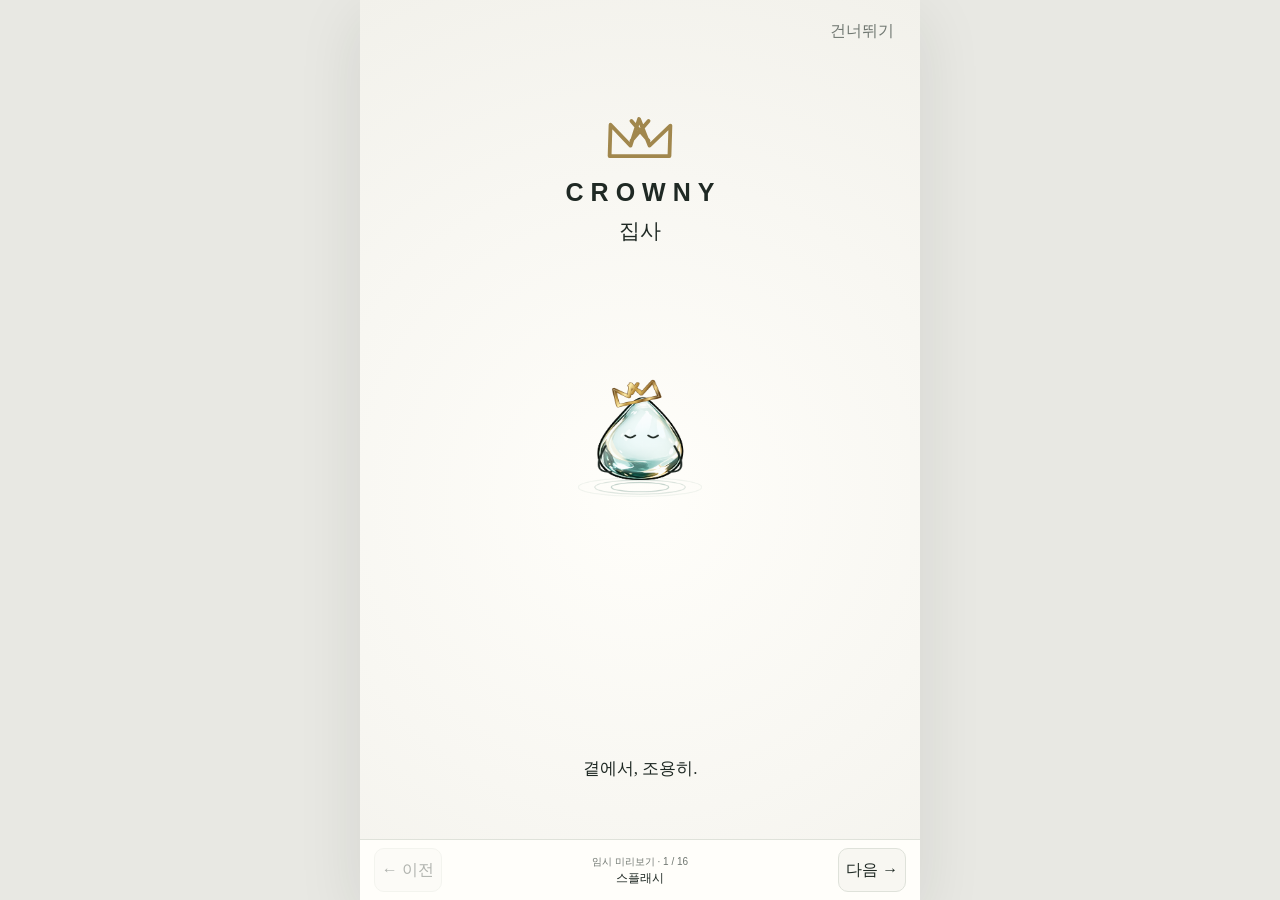
==== index.html @ 16e44bca "원래왕관" ====
<!doctype html>
<html lang="ko">
<head>
<meta charset="utf-8"><meta name="viewport" content="width=device-width,initial-scale=1,viewport-fit=cover"><meta name="theme-color" content="#f8f7f2">
<title>CROWNY 집사 · Brand UI Prototype</title><link rel="stylesheet" href="brand-system.css">
<link rel="icon" type="image/svg+xml" href="data:image/svg+xml,%3Csvg xmlns='http://www.w3.org/2000/svg' viewBox='0 0 64 48'%3E%3Cpath d='M8 39V12l16 17 8-20 9 20 16-17-1 27Z M25 10l15 16M40 10 25 26' fill='none' stroke='%23a1874d' stroke-width='4' stroke-linecap='round' stroke-linejoin='round'/%3E%3C/svg%3E">
</head>
<body><main class="app-shell" id="app">
<section class="screen splash active" data-screen="splash" aria-label="스플래시">
  <button class="splash-skip" data-go="login">건너뛰기</button>
  <div class="splash-logo"><svg class="brand-mark" viewBox="0 0 80 58"><path d="M8 48 9 15l21 22L39 9l11 28 22-21-1 32Z M31 11l18 21M49 11 31 32" fill="none" stroke="#a1874d" stroke-width="4" stroke-linecap="round" stroke-linejoin="round"/></svg><strong>CROWNY</strong><span>집사</span></div>
  <div class="character-zone large"><canvas class="crowny-character" width="340" height="310" tabindex="0" data-state="rest" aria-label="잠시 쉬고 있는 크라우니 집사"></canvas></div>
  <p class="splash-copy">곁에서, 조용히.</p>
</section>
<section class="screen" data-screen="login">
  <header class="topbar"><div class="brand"><span data-brand-mark></span>CROWNY 집사</div><button class="icon-btn" data-menu>☰</button></header>
  <div class="character-zone"><canvas class="crowny-character" width="300" height="230" tabindex="0" data-state="greet"></canvas><span class="speech">다시 만나 반가워요.</span></div>
  <div class="page-kicker">Welcome back</div><h1>집사가 기다리고<br>있었어요.</h1>
  <label class="field"><span>아이디</span><input placeholder="아이디를 입력해주세요"></label><label class="field"><span>비밀번호</span><input type="password" placeholder="비밀번호를 입력해주세요"></label>
  <button class="primary" data-go="home">집사 깨우기</button><div class="button-row"><button class="text-link" data-go="recovery">비밀번호 찾기</button><button class="text-link" data-go="signup">집사 배정받기</button></div>
</section>
<section class="screen" data-screen="signup">
  <header class="topbar"><button class="icon-btn" data-back>‹</button><div class="brand">집사 배정받기</div><span></span></header>
  <div class="character-zone small"><canvas class="crowny-character" width="220" height="180" tabindex="0" data-state="listen"></canvas><span class="speech">소개해 준 분을 알려주세요.</span></div>
  <h1>곁을 지킬 집사를<br>배정할게요.</h1><p class="sub">가입 그룹과 소개자의 아이디가 필요해요.</p>
  <div class="choice-row"><button class="chip active">일반</button><button class="chip">운영자</button><button class="chip">파트너</button><button class="chip">가족</button></div>
  <label class="field"><span>소개자 아이디</span><input placeholder="소개자 아이디"></label><label class="field"><span>사용할 아이디</span><input placeholder="영문·숫자 3자 이상"></label><label class="field"><span>비밀번호</span><input type="password" placeholder="4자 이상"></label><button class="primary">집사 배정받기</button>
</section>
<section class="screen" data-screen="recovery">
  <header class="topbar"><button class="icon-btn" data-back>‹</button><div class="brand">비밀번호 찾기</div><span></span></header>
  <div class="character-zone small"><canvas class="crowny-character" width="220" height="180" tabindex="0" data-state="search"></canvas><span class="speech">확인할 내용을 함께 준비할게요.</span></div>
  <h1>관리자에게 보낼<br>요청문을 만들어요.</h1><p class="sub">현재는 관리자 확인 후 비밀번호를 초기화해요.</p><label class="field"><span>아이디</span><input placeholder="가입한 아이디"></label><button class="primary">요청문 만들기 · 복사</button>
</section>
<section class="screen" data-screen="home" data-nav="home">
  <header class="topbar"><div class="brand"><span data-brand-mark></span>CROWNY 집사</div><button class="icon-btn" data-go="threads">☰</button></header>
  <div class="page-kicker">Ready</div><h1>오늘도 곁에서<br>조용히 챙길게요.</h1>
  <div class="character-zone small"><canvas class="crowny-character" width="220" height="180" tabindex="0" data-state="listen"></canvas><span class="speech">무엇부터 살펴볼까요?</span></div>
  <section class="hero-summary"><div class="sub">위임한 작업</div><div class="big">0</div><button class="text-link" data-go="tasks">전체 보기 →</button></section>
  <div class="section-head section"><div><div class="sub">보는 중</div><h2>내 컴퓨터</h2></div><button class="text-link" data-go="system">상태 보기</button></div>
  <div class="metric"><div><small>가동시간</small><strong>14일</strong></div><div><small>디스크</small><strong>86%</strong></div><div><small>메모리 여유</small><strong>34%</strong></div><div><small>부하</small><strong>44%</strong></div></div>
  <div class="notice">디스크 정리가 필요해 보여요. 맡겨두시면 차례대로 확인할게요.</div><div class="command-bar"><input placeholder="집사에게 말하기"><button data-character-action="listen">↑</button></div>
</section>
<section class="screen" data-screen="tasks" data-nav="home">
  <header class="topbar"><button class="icon-btn" data-back>‹</button><div class="brand">위임한 작업</div><button class="icon-btn" data-go="tasklog">◌</button></header>
  <div class="character-zone small"><canvas class="crowny-character" width="220" height="180" tabindex="0" data-state="work"></canvas><span class="speech">순서를 정리해둘게요.</span></div>
  <h1>맡겨둔 일을<br>한눈에 확인해요.</h1><div class="choice-row"><button class="chip active">전체 0</button><button class="chip">진행 중</button><button class="chip">완료</button></div>
  <div class="empty"><h3>아직 맡긴 작업이 없어요.</h3><p>필요한 일을 말하면 목록에 정리해요.</p><button class="secondary" data-character-action="work">＋ 새 작업 위임</button></div>
</section>
<section class="screen" data-screen="tasklog" data-nav="home">
  <header class="topbar"><button class="icon-btn" data-back>‹</button><div class="brand">작업 로그</div><span></span></header>
  <div class="character-zone small"><canvas class="crowny-character" width="220" height="180" tabindex="0" data-state="search"></canvas><span class="speech">기록을 차근차근 살펴볼게요.</span></div>
  <h1>작업의 흐름을<br>시간순으로 봐요.</h1><div class="line-list"><button class="line-row"><span class="status-dot"></span><span class="grow"><strong>브라우저 유지보수</strong><small>연결 기계 · 대기 중</small></span><span class="arrow">›</span></button><button class="line-row"><span class="grow"><strong>최근 실행 기록</strong><small>완료·중단·승인 대기</small></span><span class="arrow">›</span></button></div>
</section>
<section class="screen" data-screen="system" data-nav="home">
  <header class="topbar"><button class="icon-btn" data-back>‹</button><div class="brand">시스템 상태</div><button class="icon-btn" data-character-action="sync">↻</button></header>
  <div class="character-zone"><canvas class="crowny-character" width="300" height="230" tabindex="0" data-state="search"></canvas><span class="speech">지금 상태를 살펴보고 있어요.</span></div><h1>안정적으로<br>곁을 지키고 있어요.</h1>
  <div class="metric"><div><small>가동시간</small><strong>14일</strong></div><div><small>부하</small><strong>44%</strong></div><div><small>회원</small><strong>21명</strong></div><div><small>대화방</small><strong>7개</strong></div></div><div class="notice">주의가 필요한 항목만 먼저 보여주고, 세부 수치는 펼쳐서 확인해요.</div>
</section>
<section class="screen" data-screen="help" data-nav="home">
  <header class="topbar"><button class="icon-btn" data-back>‹</button><div class="brand">집사 도움말</div><span></span></header>
  <div class="character-zone small"><canvas class="crowny-character" width="220" height="180" tabindex="0" data-state="guide"></canvas><span class="speech">짧게 말해도 알아들을게요.</span></div><h1>할 수 있는 일을<br>찾아보세요.</h1>
  <div class="line-list"><button class="line-row"><span class="grow"><strong>상태</strong><small>서버와 연결된 컴퓨터 상태</small></span><span class="arrow">›</span></button><button class="line-row"><span class="grow"><strong>방 목록</strong><small>대화방 수와 최근 방</small></span><span class="arrow">›</span></button><button class="line-row"><span class="grow"><strong>백업</strong><small>데이터 백업 요청</small></span><span class="arrow">›</span></button><button class="line-row"><span class="grow"><strong>원격 작업</strong><small>작업큐·로그·보고·취소</small></span><span class="arrow">›</span></button></div>
</section>
<section class="screen" data-screen="threads" data-nav="home">
  <header class="topbar"><button class="icon-btn" data-back>‹</button><div class="brand">집사 대화</div><button class="icon-btn">＋</button></header><label class="field"><span class="sr-only">대화 검색</span><input placeholder="대화 검색"></label>
  <div class="character-zone small"><canvas class="crowny-character" width="220" height="180" tabindex="0" data-state="message"></canvas><span class="speech">이야기한 내용을 기억해둘게요.</span></div>
  <div class="line-list"><button class="line-row"><span class="grow"><strong>새 대화</strong><small>조금 전 · 0건</small></span><span class="arrow">•••</span></button><button class="line-row"><span class="grow"><strong>시크릿</strong><small>7건 · 비공개 대화</small></span><span class="arrow">•••</span></button></div><div class="button-row"><button class="secondary">이름 변경</button><button class="secondary">시크릿 전환</button></div>
</section>
<section class="screen" data-screen="appearance" data-nav="home">
  <header class="topbar"><button class="icon-btn" data-back>‹</button><div class="brand">화면 꾸미기</div><span></span></header><h1>내 눈에 편한<br>대화방을 만들어요.</h1>
  <div class="character-zone small"><canvas class="crowny-character" width="220" height="180" tabindex="0" data-state="rest"></canvas><span class="speech">차분한 색을 골라볼까요?</span></div>
  <div class="section"><h3>채팅 배경</h3><div class="palette"><button class="swatch active" style="background:#f8f7f2"></button><button class="swatch" style="background:#fffefa"></button><button class="swatch" style="background:#1f2924"></button><button class="swatch" style="background:#dce8dc"></button></div><h3>글꼴</h3><div class="choice-row"><button class="chip active">크라우니고딕</button><button class="chip">시스템</button><button class="chip">명조</button></div><h3 class="section">글자 크기</h3><div class="choice-row"><button class="chip">작게</button><button class="chip active">보통</button><button class="chip">크게</button></div></div>
</section>
<section class="screen" data-screen="collab" data-nav="collab">
  <header class="topbar"><div class="brand"><span data-brand-mark></span>협업방</div><button class="icon-btn" data-go="collab-new">＋</button></header>
  <div class="character-zone small"><canvas class="crowny-character" width="220" height="180" tabindex="0" data-state="guide"></canvas><span class="speech">사람과 집사를 한자리에 모아요.</span></div><h1>함께할 일을<br>한곳에서 나눠요.</h1>
  <div class="choice-row"><button class="chip active">전체 0</button><button class="chip">집사 상주 0</button><button class="chip">안읽음 0</button></div><div class="line-list section"><button class="line-row" data-go="machine"><span class="status-dot"></span><span class="grow"><strong>내 컴퓨터 / 브라우저 유지보수</strong><small>기계간 요청</small></span><span class="arrow">›</span></button></div><div class="empty"><p>아직 협업방이 없어요.</p><button class="secondary" data-go="collab-new">새 협업방 만들기</button></div>
</section>
<section class="screen" data-screen="collab-new" data-nav="collab">
  <header class="topbar"><button class="icon-btn" data-back>‹</button><div class="brand">새 협업방</div><span></span></header>
  <div class="character-zone small"><canvas class="crowny-character" width="220" height="180" tabindex="0" data-state="listen"></canvas><span class="speech">함께할 사람을 알려주세요.</span></div><h1>사람과 집사가<br>함께할 방을 만들어요.</h1>
  <label class="field"><span>방 제목</span><input placeholder="예: 3분기 기획 협업"></label><label class="field"><span>친구 아이디</span><input placeholder="친구 아이디 입력"></label><div class="notice">집사는 이 방에 상주해요. “@집사”로 부르면 응답합니다.</div><button class="primary section">협업방 만들기</button>
</section>
<section class="screen" data-screen="machine" data-nav="collab">
  <header class="topbar"><button class="icon-btn" data-back>‹</button><div class="brand">기계간 요청</div><span></span></header>
  <div class="character-zone small"><canvas class="crowny-character" width="220" height="180" tabindex="0" data-state="work"></canvas><span class="speech">실행 결과를 계속 지켜보고 있어요.</span></div><h1>내 컴퓨터에<br>작업을 전달해요.</h1>
  <div class="sub">터미널 출력</div><div class="terminal">$ checking for updates
+ update installed
+ waiting for approval

요청은 전송 전에 한 번 더 확인해요.</div><label class="field"><span>요청할 작업</span><textarea placeholder="수정할 내용을 구체적으로 적어주세요"></textarea></label><button class="primary" data-character-action="warn">확인하고 전송</button>
</section>
<section class="screen" data-screen="chat" data-nav="chat">
  <header class="topbar"><div class="brand"><span data-brand-mark></span>채팅</div><button class="icon-btn" data-go="chat-new">＋</button></header><label class="field"><span class="sr-only">검색</span><input placeholder="이름·메시지 검색"></label>
  <div class="choice-row"><button class="chip active">전체</button><button class="chip">안읽음</button><button class="chip">협업</button><button class="chip">집사</button></div><div class="character-zone"><canvas class="crowny-character" width="300" height="230" tabindex="0" data-state="message"></canvas><span class="speech">새로운 이야기를 기다리고 있어요.</span></div>
  <div class="empty"><h3>아직 대화가 없어요.</h3><p>친구를 선택하면 바로 이야기를 시작할 수 있어요.</p><button class="secondary" data-go="chat-new">새 대화 시작</button></div>
</section>
<section class="screen" data-screen="chat-new" data-nav="chat">
  <header class="topbar"><button class="icon-btn" data-back>‹</button><div class="brand">새 대화 시작</div><span></span></header>
  <div class="character-zone small"><canvas class="crowny-character" width="220" height="180" tabindex="0" data-state="search"></canvas><span class="speech">대화할 친구를 찾아볼게요.</span></div><h1>누구와 이야기할까요?</h1><label class="field"><span>친구 검색</span><input placeholder="아이디 또는 이름"></label><div class="empty"><p>아직 친구가 없어요.</p><button class="secondary">친구 추가하기</button></div>
</section>
<nav class="bottom-nav"><button data-nav="home" data-go="home">집사</button><button data-nav="collab" data-go="collab">협업</button><button data-nav="chat" data-go="chat">채팅</button></nav>
<aside class="drawer" id="drawer" aria-hidden="true"><div class="drawer-panel"><div class="drawer-title"><h2>화면 목록</h2><button class="icon-btn" data-close-menu>×</button></div><div id="screenLinks"></div></div></aside>
<nav class="preview-nav" aria-label="임시 화면 미리보기"><button id="previewPrev">← 이전</button><span id="previewLabel" aria-live="polite"></span><button id="previewNext">다음 →</button></nav></main><script src="crowny-character.js"></script><script>
const brandMark='<svg class="brand-mark" viewBox="0 0 80 58" aria-hidden="true"><path d="M8 48 9 15l21 22L39 9l11 28 22-21-1 32Z M31 11l18 21M49 11 31 32" fill="none" stroke="currentColor" stroke-width="4" stroke-linecap="round" stroke-linejoin="round"/></svg>';
document.querySelectorAll('[data-brand-mark]').forEach(e=>e.innerHTML=brandMark);
const labels={splash:'스플래시',login:'로그인',signup:'집사 배정',recovery:'비밀번호 찾기',home:'집사 홈',tasks:'위임 작업',tasklog:'작업 로그',system:'시스템 상태',help:'도움말',threads:'집사 대화',appearance:'화면 꾸미기',collab:'협업방','collab-new':'새 협업방',machine:'기계간 요청',chat:'채팅','chat-new':'새 대화'};
const historyStack=[];let current='splash';const AUTO_ADVANCE_SPLASH=false;
function go(id,push=true){const next=document.querySelector('[data-screen="'+id+'"]');if(!next)return;if(push&&current!==id)historyStack.push(current);document.querySelectorAll('.screen').forEach(s=>s.classList.toggle('active',s===next));current=id;document.querySelector('.bottom-nav').style.display=['splash','login','signup','recovery'].includes(id)?'none':'grid';document.querySelectorAll('.bottom-nav button').forEach(b=>b.classList.toggle('active',b.dataset.nav===next.dataset.nav));document.querySelector('#drawer').classList.remove('open');window.scrollTo(0,0);updatePreview()}
document.addEventListener('click',e=>{const goBtn=e.target.closest('[data-go]');if(goBtn)go(goBtn.dataset.go);const back=e.target.closest('[data-back]');if(back)go(historyStack.pop()||'home',false);if(e.target.closest('[data-menu]'))document.querySelector('#drawer').classList.add('open');if(e.target.closest('[data-close-menu]')||e.target===document.querySelector('#drawer'))document.querySelector('#drawer').classList.remove('open');const act=e.target.closest('[data-character-action]');if(act)document.querySelector('.screen.active .crowny-character')?._crowny?.trigger(act.dataset.characterAction,1600)});
document.querySelectorAll('.chip').forEach(chip=>chip.addEventListener('click',()=>{chip.parentElement.querySelectorAll('.chip').forEach(x=>x.classList.remove('active'));chip.classList.add('active')}));
document.querySelectorAll('.swatch').forEach(s=>s.addEventListener('click',()=>{s.parentElement.querySelectorAll('.swatch').forEach(x=>x.classList.remove('active'));s.classList.add('active')}));
const links=document.querySelector('#screenLinks');Object.entries(labels).filter(([k])=>k!=='splash').forEach(([id,label],i)=>{const b=document.createElement('button');b.className='screen-link';b.dataset.go=id;b.innerHTML='<span>'+label+'</span><small>'+String(i+1).padStart(2,'0')+'</small>';links.append(b)});
const screenOrder=Object.keys(labels);
function updatePreview(){const i=screenOrder.indexOf(current);document.querySelector('#previewPrev').disabled=i===0;document.querySelector('#previewNext').disabled=i===screenOrder.length-1;document.querySelector('#previewLabel').innerHTML='<small>임시 미리보기 · '+(i+1)+' / '+screenOrder.length+'</small>'+labels[current]}
document.querySelector('#previewPrev').onclick=()=>go(screenOrder[Math.max(0,screenOrder.indexOf(current)-1)],false);
document.querySelector('#previewNext').onclick=()=>go(screenOrder[Math.min(screenOrder.length-1,screenOrder.indexOf(current)+1)],false);
updatePreview();CrownyCharacters.init();document.querySelector('.bottom-nav').style.display='none';if(AUTO_ADVANCE_SPLASH&&!matchMedia('(prefers-reduced-motion:reduce)').matches)setTimeout(()=>{if(current==='splash')go('login')},3800);
window.CrownyPrototype={go,characters:CrownyCharacters,config:{AUTO_ADVANCE_SPLASH}};
</script></body></html>
---- brand-system.css ----
:root{
  --crowny-paper:#f8f7f2;--crowny-surface:#fffefa;--crowny-ink:#1f2924;--crowny-muted:#707771;
  --crowny-line:#dfe2da;--crowny-gold:#a1874d;--crowny-water:#195646;--crowny-point:#ef6a4c;
  --crowny-soft:#edf1eb;--crowny-warn:#f4e4b5;--crowny-radius-sm:10px;--crowny-radius-md:18px;
  --crowny-radius-lg:30px;--crowny-space-1:6px;--crowny-space-2:12px;--crowny-space-3:18px;
  --crowny-space-4:28px;--crowny-space-5:44px;--crowny-title:clamp(30px,8vw,42px);
  --crowny-body:16px;--crowny-shadow:0 18px 60px rgba(25,42,34,.10);
  --crowny-app-width:560px;--crowny-page-gutter:clamp(18px,4vw,28px)
}
*{box-sizing:border-box}html,body{margin:0;min-height:100%;background:#e8e8e3;color:var(--crowny-ink);font-family:Pretendard,SUIT,"Apple SD Gothic Neo","Malgun Gothic",sans-serif}
button,input,textarea,select{font:inherit;color:inherit}button{cursor:pointer}
.app-shell{width:min(100%,var(--crowny-app-width));min-height:100dvh;margin:auto;background:var(--crowny-paper);position:relative;overflow:hidden;box-shadow:var(--crowny-shadow)}
.screen{display:none;min-height:100dvh;padding:calc(18px + env(safe-area-inset-top)) 22px calc(104px + env(safe-area-inset-bottom));animation:screen-in .45s cubic-bezier(.22,.8,.22,1)}
.screen.active{display:block}@keyframes screen-in{from{opacity:0;transform:translateY(10px)}to{opacity:1;transform:none}}
.topbar{height:48px;display:flex;align-items:center;justify-content:space-between;margin-bottom:var(--crowny-space-4)}
.brand{display:flex;align-items:center;gap:10px;font-size:16px;font-weight:650;letter-spacing:-.02em}.brand-mark{width:30px;height:25px;overflow:visible;color:var(--crowny-gold)}
.icon-btn{width:44px;height:44px;border:0;border-radius:50%;background:transparent;display:grid;place-items:center;font-size:21px}.icon-btn:hover,.icon-btn:focus-visible{background:var(--crowny-soft)}
.page-kicker{font-size:12px;color:var(--crowny-gold);letter-spacing:.14em;text-transform:uppercase;margin-bottom:8px}
h1,h2,h3,p{margin-top:0}h1{font-size:var(--crowny-title);line-height:1.08;letter-spacing:-.055em;margin-bottom:12px;font-weight:720}h2{font-size:23px;line-height:1.25;letter-spacing:-.035em;margin-bottom:8px}h3{font-size:17px;margin-bottom:6px}p{line-height:1.62}.sub{color:var(--crowny-muted);font-size:14px}.section{margin-top:var(--crowny-space-5)}
.section-head{display:flex;justify-content:space-between;align-items:end;gap:18px;margin-bottom:18px}.section-head button,.text-link{border:0;background:transparent;color:var(--crowny-gold);padding:4px 0}
.line-list{border-top:1px solid var(--crowny-line)}.line-row{width:100%;border:0;border-bottom:1px solid var(--crowny-line);background:transparent;padding:18px 2px;display:flex;align-items:center;gap:14px;text-align:left}
.line-row .grow{flex:1;min-width:0}.line-row strong{display:block;font-size:16px;margin-bottom:3px}.line-row small{display:block;color:var(--crowny-muted);font-size:12px;white-space:nowrap;overflow:hidden;text-overflow:ellipsis}.line-row .arrow{color:var(--crowny-gold)}
.status-dot{width:8px;height:8px;background:var(--crowny-point);border-radius:50%;flex:0 0 auto}
.metric{display:grid;grid-template-columns:repeat(2,1fr);gap:1px;background:var(--crowny-line);border-block:1px solid var(--crowny-line)}.metric>div{background:var(--crowny-paper);padding:18px 12px}.metric small{display:block;color:var(--crowny-muted);margin-bottom:6px}.metric strong{font-size:21px}
.notice{margin-top:18px;padding:15px 16px;background:var(--crowny-warn);border-radius:var(--crowny-radius-sm);font-size:13px;line-height:1.55}
.primary,.secondary{min-height:52px;width:100%;border-radius:var(--crowny-radius-sm);font-weight:650}.primary{border:1px solid var(--crowny-ink);background:var(--crowny-ink);color:white}.secondary{border:1px solid var(--crowny-ink);background:transparent}.button-row{display:flex;gap:10px;margin-top:18px}
.field{display:block;margin:20px 0}.field span{display:block;font-size:13px;color:var(--crowny-muted);margin-bottom:8px}.field input,.field textarea,.field select{width:100%;min-height:52px;border:0;border-bottom:1px solid #aeb5ad;background:transparent;border-radius:0;padding:11px 2px;outline:0}.field textarea{min-height:112px;resize:none}.field input:focus,.field textarea:focus,.field select:focus{border-color:var(--crowny-water);box-shadow:0 2px 0 var(--crowny-water)}
.choice-row{display:flex;gap:8px;flex-wrap:wrap}.chip{border:1px solid var(--crowny-line);background:var(--crowny-surface);border-radius:999px;padding:9px 13px;min-height:40px}.chip.active{background:var(--crowny-ink);border-color:var(--crowny-ink);color:white}
.character-zone{position:relative;min-height:215px;display:grid;place-items:center;margin:2px 0 10px}.character-zone.small{min-height:132px;grid-template-columns:126px 1fr;gap:8px}.character-zone.large{min-height:330px}.crowny-character{width:240px;height:210px;max-width:100%;touch-action:none;cursor:grab}.character-zone.small .crowny-character{width:134px;height:120px}.crowny-character:active{cursor:grabbing}
.speech{position:absolute;top:16px;right:4px;max-width:185px;padding:10px 14px;border:1px solid #c8ccbf;border-radius:16px;background:rgba(255,254,250,.94);font-size:13px;line-height:1.45;box-shadow:0 8px 24px rgba(25,42,34,.06)}.speech:after{content:"";position:absolute;bottom:-6px;left:28px;width:10px;height:10px;background:inherit;border-right:1px solid #c8ccbf;border-bottom:1px solid #c8ccbf;transform:rotate(45deg)}.character-zone.small .speech{position:relative;top:auto;right:auto;align-self:center}.hint{text-align:center;color:var(--crowny-muted);font-size:12px;margin-top:-5px}
.hero-summary{padding:24px 0;border-block:1px solid var(--crowny-line)}.hero-summary .big{font-size:48px;line-height:1;font-weight:720;letter-spacing:-.05em}
.command-bar{position:sticky;bottom:76px;margin:24px -4px 0;display:flex;gap:8px;background:rgba(248,247,242,.92);backdrop-filter:blur(12px);padding:8px;border:1px solid var(--crowny-line);border-radius:999px;z-index:4}.command-bar input{min-width:0;flex:1;border:0;background:transparent;padding:0 8px;outline:0}.command-bar button{width:44px;height:44px;border:0;border-radius:50%;background:var(--crowny-ink);color:white}
.bottom-nav{position:fixed;left:50%;bottom:0;transform:translateX(-50%);width:min(100%,var(--crowny-app-width));height:74px;padding-bottom:env(safe-area-inset-bottom);display:grid;grid-template-columns:repeat(3,1fr);background:rgba(255,254,250,.94);backdrop-filter:blur(15px);border-top:1px solid var(--crowny-line);z-index:20}.bottom-nav button{border:0;background:transparent;color:var(--crowny-muted);font-size:12px;display:grid;place-items:center;align-content:center;gap:4px}.bottom-nav button:before{font-size:20px;line-height:1}.bottom-nav [data-nav="home"]:before{content:"♙"}.bottom-nav [data-nav="collab"]:before{content:"♧"}.bottom-nav [data-nav="chat"]:before{content:"▱"}.bottom-nav button.active{color:var(--crowny-ink);font-weight:700}
.drawer{position:fixed;inset:0;z-index:40;display:none;background:rgba(23,29,25,.28)}.drawer.open{display:block}.drawer-panel{position:absolute;right:max(calc((100vw - var(--crowny-app-width))/2),0px);top:0;width:min(88vw,390px);height:100%;background:var(--crowny-surface);padding:calc(25px + env(safe-area-inset-top)) 24px 40px;overflow:auto;animation:drawer-in .35s cubic-bezier(.22,.8,.22,1)}@keyframes drawer-in{from{transform:translateX(100%)}to{transform:none}}.drawer-title{display:flex;justify-content:space-between;align-items:center;margin-bottom:26px}.screen-link{width:100%;border:0;border-bottom:1px solid var(--crowny-line);background:transparent;padding:15px 0;text-align:left;display:flex;justify-content:space-between}.screen-link small{color:var(--crowny-gold)}
.splash{padding:0;background:radial-gradient(circle at 50% 55%,#fffefa 0,#f8f7f2 56%,#f2f1eb 100%);display:none!important;place-items:center;text-align:center;overflow:hidden}.splash.active{display:grid!important}.splash-logo{position:absolute;top:12%;left:0;right:0;display:grid;place-items:center;gap:10px;animation:logo-rise 1.1s .15s both cubic-bezier(.22,.8,.22,1)}.splash-logo .brand-mark{width:76px;height:60px}.splash-logo strong{font-size:25px;letter-spacing:.28em;margin-left:.28em}.splash-logo span{font-size:21px}.splash .character-zone{margin-top:115px}.splash-copy{position:absolute;bottom:7%;left:0;right:0;font-family:serif;font-size:17px}.splash-skip{position:absolute;right:20px;top:calc(20px + env(safe-area-inset-top));border:0;background:transparent;color:var(--crowny-muted);z-index:2}@keyframes logo-rise{from{opacity:0;transform:translateY(24px)}to{opacity:1;transform:none}}
.terminal{background:#18221d;color:#dfe8e1;border-radius:var(--crowny-radius-sm);padding:16px;font:12px/1.65 ui-monospace,monospace;min-height:125px;white-space:pre-wrap}.palette{display:flex;gap:12px;flex-wrap:wrap;margin:14px 0 28px}.swatch{width:42px;height:42px;border:1px solid var(--crowny-line);border-radius:50%}.swatch.active{outline:2px solid var(--crowny-gold);outline-offset:4px}.empty{text-align:center;padding:50px 10px;color:var(--crowny-muted)}.micro-point{display:inline-block;width:6px;height:6px;border-radius:50%;background:var(--crowny-point);vertical-align:middle;margin-left:5px}.sr-only{position:absolute;width:1px;height:1px;padding:0;margin:-1px;overflow:hidden;clip:rect(0,0,0,0);white-space:nowrap;border:0}
@media(max-width:560px){html,body{background:var(--crowny-paper)}.app-shell{box-shadow:none}.drawer-panel{right:0}.screen{padding-inline:20px}}@media(prefers-reduced-motion:reduce){*,*:before,*:after{animation-duration:.001ms!important;animation-iteration-count:1!important;scroll-behavior:auto!important}}

/* Shared responsive width: screen, navigation and drawer stay aligned. */
.screen{padding-inline:var(--crowny-page-gutter)}
@media(min-width:561px){:root{--crowny-title:40px}.metric>div{padding:20px 16px}}
@media(max-width:560px){.app-shell{width:100%;box-shadow:none}.screen{padding-inline:18px}}

/* Character and speech remain a compact pair at every viewport width. */
.character-zone:has(.speech){display:flex;justify-content:flex-start;align-items:center;gap:0;min-height:170px}
.character-zone.small:has(.speech){min-height:132px}
.character-zone:has(.speech) .crowny-character{flex:0 0 180px;width:180px;height:auto;max-width:45%}
.character-zone.small:has(.speech) .crowny-character{flex-basis:126px;width:126px}
.character-zone .speech,.character-zone.small .speech{position:relative;top:auto;right:auto;align-self:center;flex:0 1 auto;max-width:210px;margin-left:-8px;transform:translateY(5px)}
.character-zone .speech:after{left:-6px;top:calc(50% - 5px);bottom:auto;border:0;border-left:1px solid #c8ccbf;border-bottom:1px solid #c8ccbf;transform:rotate(45deg)}
.preview-nav{position:fixed;bottom:0;left:50%;transform:translateX(-50%);width:min(100%,var(--crowny-app-width));min-height:60px;padding:8px 14px calc(8px + env(safe-area-inset-bottom));display:flex;align-items:center;justify-content:space-between;gap:8px;background:#fffefa;border-top:1px solid var(--crowny-line);z-index:35}
.preview-nav button{min-width:68px;min-height:44px;border:1px solid var(--crowny-line);background:var(--crowny-paper);border-radius:10px}.preview-nav button:disabled{opacity:.35;cursor:default}.preview-nav span{text-align:center;font-size:12px;line-height:1.5}.preview-nav small{display:block;color:var(--crowny-muted)}
.bottom-nav{bottom:calc(60px + env(safe-area-inset-bottom))}.screen{padding-bottom:calc(180px + env(safe-area-inset-bottom))}.command-bar{bottom:144px}.splash-copy{bottom:100px}
@media(max-width:360px){.character-zone:has(.speech) .crowny-character{flex-basis:110px;width:110px}.character-zone .speech{padding:9px 10px;font-size:12px}}
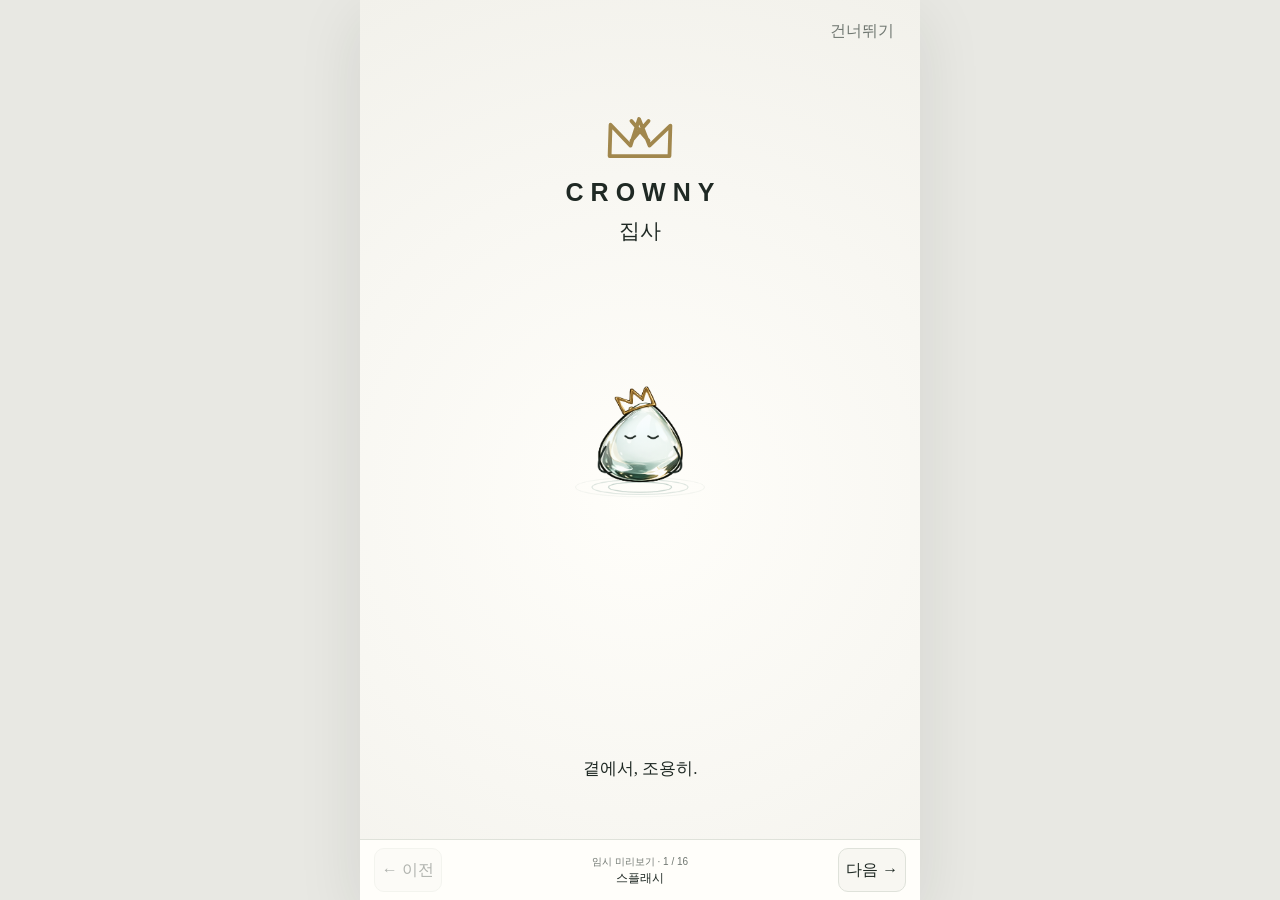
==== commit 28bdec80: "일반왕관" ====
--- a/index.html
+++ b/index.html
@@ -12,12 +12,19 @@
   <div class="character-zone large"><canvas class="crowny-character" width="340" height="310" tabindex="0" data-state="rest" aria-label="잠시 쉬고 있는 크라우니 집사"></canvas></div>
   <p class="splash-copy">곁에서, 조용히.</p>
 </section>
-<section class="screen" data-screen="login">
-  <header class="topbar"><div class="brand"><span data-brand-mark></span>CROWNY 집사</div><button class="icon-btn" data-menu>☰</button></header>
-  <div class="character-zone"><canvas class="crowny-character" width="300" height="230" tabindex="0" data-state="greet"></canvas><span class="speech">다시 만나 반가워요.</span></div>
-  <div class="page-kicker">Welcome back</div><h1>집사가 기다리고<br>있었어요.</h1>
-  <label class="field"><span>아이디</span><input placeholder="아이디를 입력해주세요"></label><label class="field"><span>비밀번호</span><input type="password" placeholder="비밀번호를 입력해주세요"></label>
-  <button class="primary" data-go="home">집사 깨우기</button><div class="button-row"><button class="text-link" data-go="recovery">비밀번호 찾기</button><button class="text-link" data-go="signup">집사 배정받기</button></div>
+<section class="screen login-scene" data-screen="login">
+  <div class="login-fog" id="loginFog" aria-hidden="true"></div><button id="clearFog" type="button" hidden>손으로 닦거나 눌러서 걷어내기</button><canvas class="login-water" id="loginWater" aria-hidden="true"></canvas>
+  <header class="topbar"><div class="brand"><span data-brand-mark></span>CROWNY <span class="login-brand-sub">집사</span></div><button class="icon-btn" data-menu aria-label="메뉴">☰</button></header>
+  <div class="login-intro"><div class="page-kicker">A LITTLE HELP. A CALMER DAY.</div><h1>오늘도,<br>곁에서 조용히.</h1><p>당신의 하루를 돌보는 크라우니 집사.</p></div>
+  <div class="character-zone login-character"><canvas class="crowny-character" width="300" height="230" tabindex="0" data-state="greet" aria-label="크라우니 집사 · 누르면 반응해요"></canvas><span class="speech">다시 만나 반가워요.</span></div>
+  <form class="login-form" onsubmit="event.preventDefault();go('home')">
+    <label class="field"><span>아이디</span><input name="username" autocomplete="username" placeholder="아이디를 입력하세요" aria-label="아이디"></label>
+    <div class="login-methods"><button type="button" data-login-method="pattern" aria-pressed="true">물빛 패턴</button><button type="button" data-login-method="password" aria-pressed="false">비밀번호</button></div><div id="patternPanel"><div id="patternPad" aria-label="9개 점 패턴 · 드래그하거나 키보드로 점을 선택하세요"><canvas id="patternWater" width="600" height="600" aria-hidden="true"></canvas><button type="button" class="pattern-dot" aria-label="1번 점" style="left:18%;top:18%"><span></span></button><button type="button" class="pattern-dot" aria-label="2번 점" style="left:50%;top:18%"><span></span></button><button type="button" class="pattern-dot" aria-label="3번 점" style="left:82%;top:18%"><span></span></button><button type="button" class="pattern-dot" aria-label="4번 점" style="left:18%;top:50%"><span></span></button><button type="button" class="pattern-dot" aria-label="5번 점" style="left:50%;top:50%"><span></span></button><button type="button" class="pattern-dot" aria-label="6번 점" style="left:82%;top:50%"><span></span></button><button type="button" class="pattern-dot" aria-label="7번 점" style="left:18%;top:82%"><span></span></button><button type="button" class="pattern-dot" aria-label="8번 점" style="left:50%;top:82%"><span></span></button><button type="button" class="pattern-dot" aria-label="9번 점" style="left:82%;top:82%"><span></span></button></div><p id="patternStatus" role="status">4개 이상의 점을 이어보세요.</p><div class="pattern-tools"><button id="patternReset" type="button">다시 그리기</button><button id="tryFog" type="button">김 서림 체험</button></div><p class="pattern-note">패턴 체험용 · 실제 인증에 사용하거나 저장하지 않습니다.</p></div><label class="field password-field"><span>비밀번호</span><input id="loginPassword" name="password" type="password" autocomplete="current-password" placeholder="비밀번호를 입력하세요"><button type="button" id="togglePassword" aria-label="비밀번호 표시" aria-pressed="false">보기</button></label>
+    <div class="login-assist"><label><input type="checkbox"> 아이디 기억하기</label><button type="button" class="text-link" data-go="recovery">비밀번호 찾기</button></div>
+    <button class="primary login-submit" type="submit"><span id="loginSubmitText">집사 만나기</span><span aria-hidden="true">→</span></button>
+    <button class="login-browse" type="button" data-go="home">먼저 둘러볼게요</button>
+    <p class="login-join">처음 오셨나요? <button class="text-link" type="button" data-go="signup">집사 배정받기 →</button></p>
+  </form>
 </section>
 <section class="screen" data-screen="signup">
   <header class="topbar"><button class="icon-btn" data-back>‹</button><div class="brand">집사 배정받기</div><span></span></header>
@@ -117,4 +124,4 @@
 document.querySelector('#previewNext').onclick=()=>go(screenOrder[Math.min(screenOrder.length-1,screenOrder.indexOf(current)+1)],false);
 updatePreview();CrownyCharacters.init();document.querySelector('.bottom-nav').style.display='none';if(AUTO_ADVANCE_SPLASH&&!matchMedia('(prefers-reduced-motion:reduce)').matches)setTimeout(()=>{if(current==='splash')go('login')},3800);
 window.CrownyPrototype={go,characters:CrownyCharacters,config:{AUTO_ADVANCE_SPLASH}};
-</script></body></html>
+</script><script>document.querySelector('#togglePassword').onclick=function(){const p=document.querySelector('#loginPassword'),show=p.type==='password';p.type=show?'text':'password';this.textContent=show?'숨김':'보기';this.setAttribute('aria-pressed',String(show));this.setAttribute('aria-label',show?'비밀번호 숨기기':'비밀번호 표시')};if(location.hash==='#login')go('login');</script><script src="login-water.js"></script><script src="vendor/html2canvas.min.js"></script><script src="codrops-rain.js"></script><script src="pattern-login.js"></script></body></html>
--- a/brand-system.css
+++ b/brand-system.css
@@ -52,3 +52,14 @@
 .preview-nav button{min-width:68px;min-height:44px;border:1px solid var(--crowny-line);background:var(--crowny-paper);border-radius:10px}.preview-nav button:disabled{opacity:.35;cursor:default}.preview-nav span{text-align:center;font-size:12px;line-height:1.5}.preview-nav small{display:block;color:var(--crowny-muted)}
 .bottom-nav{bottom:calc(60px + env(safe-area-inset-bottom))}.screen{padding-bottom:calc(180px + env(safe-area-inset-bottom))}.command-bar{bottom:144px}.splash-copy{bottom:100px}
 @media(max-width:360px){.character-zone:has(.speech) .crowny-character{flex-basis:110px;width:110px}.character-zone .speech{padding:9px 10px;font-size:12px}}
+
+/* CROWNY login: quiet water, a familiar companion, one clear action. */
+.login-scene{position:relative;isolation:isolate;overflow:hidden;background:#f8f7f2;padding-top:24px}.login-water{position:absolute;inset:0;width:100%;height:100%;pointer-events:none;z-index:-1}.login-scene .topbar{margin-bottom:44px}.login-brand-sub{font-size:12px;font-weight:400;color:var(--crowny-muted);margin-left:3px}.login-intro{max-width:400px;margin:auto}.login-intro .page-kicker{font-size:10px;letter-spacing:.16em;margin-bottom:18px}.login-intro h1{font-size:clamp(36px,8vw,46px);font-weight:650;line-height:1.16;letter-spacing:-.055em;margin-bottom:14px}.login-intro p{font-size:14px;color:#69776e;margin:0}.login-scene .login-character{max-width:400px;margin:12px auto 18px;min-height:144px}.login-scene .login-character .crowny-character{width:158px;flex-basis:158px}.login-scene .speech{font-size:12px;max-width:175px;box-shadow:none;background:#fffefae8}.login-form{max-width:400px;margin:auto}.login-form .field{margin:0 0 20px}.login-form .field span{font-size:12px;color:#5b685f}.login-form .field input{min-height:48px;font-size:15px;border-color:#b7c1b7;background:#f8f7f24d}.password-field{position:relative}.password-field input{padding-right:50px!important}#togglePassword{position:absolute;right:0;bottom:2px;min-width:44px;min-height:44px;border:0;background:transparent;font-size:12px;color:#596c60}.login-assist{display:flex;justify-content:space-between;align-items:center;gap:12px;margin:4px 0 26px;font-size:12px;color:#68776b}.login-assist label{display:flex;align-items:center;min-height:44px;gap:7px}.login-assist input{accent-color:#265449;width:16px;height:16px}.login-assist button{min-height:44px;font-size:12px}.login-submit{display:flex;align-items:center;justify-content:space-between;padding:0 20px;background:#244b40;border-color:#244b40;min-height:56px}.login-browse{display:block;width:100%;min-height:48px;background:transparent;border:0;font-size:13px;color:#546b5d;margin-top:6px}.login-join{border-top:1px solid #d9ded5;padding-top:22px;margin-top:20px;text-align:center;font-size:12px;color:#748074}.login-join button{margin-left:8px;min-height:44px;font-size:12px}@media(max-width:360px){.login-assist{gap:4px;font-size:11px}.login-scene .speech{padding:9px}.login-intro h1{font-size:36px}}
+.login-methods{display:flex;gap:22px;margin:8px 0 12px;border-bottom:1px solid #d9ded5}.login-methods button{border:0;background:none;padding:12px 0;min-height:44px;font-size:14px;color:#738579}.login-methods [aria-pressed=true]{color:#244b40;border-bottom:2px solid #244b40}#patternPad{position:relative;width:min(100%,280px);aspect-ratio:1;margin:0 auto;touch-action:none;user-select:none}#patternWater{position:absolute;inset:0;width:100%;height:100%;pointer-events:none}.pattern-dot{position:absolute;transform:translate(-50%,-50%);width:48px;height:48px;border:0;background:none;display:grid;place-items:center}.pattern-dot span{width:10px;height:10px;border-radius:50%;background:#7d9388;box-shadow:0 0 0 6px #dae6dc66}.pattern-dot.chosen span{opacity:0}.pattern-dot:focus-visible{outline:2px solid #a1874d;border-radius:50%}#patternStatus{text-align:center;font-size:13px;color:#466557;min-height:38px;margin:0}.pattern-tools{display:flex;justify-content:center;gap:24px}.pattern-tools button{border:0;background:none;font-size:12px;min-height:44px;color:#627767}.pattern-note{text-align:center;font-size:10px;color:#7d857d;margin:0 0 15px}[hidden]{display:none!important}.login-fog{position:absolute;inset:0;z-index:26;background:rgba(240,247,244,.48);backdrop-filter:blur(7px);-webkit-backdrop-filter:blur(7px);opacity:0;pointer-events:none;touch-action:none;transition:opacity .4s}.login-fog.fog-visible{opacity:1;pointer-events:auto;transition:opacity 7s ease}#clearFog{position:fixed;z-index:36;left:50%;bottom:154px;transform:translateX(-50%);padding:12px 18px;min-height:44px;border:1px solid #b8c9bc;border-radius:24px;background:#fffefa;color:#244b40;white-space:nowrap;font-size:12px}.login-scene:has(#patternPanel:not([hidden])) .login-character{min-height:116px;margin-bottom:6px}.login-scene:has(#patternPanel:not([hidden])) .login-character .crowny-character{width:130px;flex-basis:130px}@media(prefers-reduced-motion:reduce){.login-fog{transition:none!important}}
+.pattern-tools{flex-wrap:wrap;gap:4px 18px}#enableTilt{font-size:11px}.login-fog.fog-visible{cursor:crosshair}
+
+/* Keep the companion clear above condensation, without blocking wiping. */
+.fog-character-active .login-character{position:relative;z-index:29;pointer-events:none}.fog-character-active .login-character canvas{pointer-events:none}
+
+/* Codrops rendering remains below the character and the weather selector. */
+.weather-preview{position:relative;z-index:30;display:flex;align-items:center;flex-wrap:wrap;gap:8px;max-width:400px;margin:0 auto 20px;color:#657369;font-size:11px}.weather-preview select{font:inherit;color:#365b4a;background:#fafaf5;border:1px solid #d4dcd3;border-radius:8px;padding:8px;min-height:44px}.weather-preview small{font-size:10px;opacity:.8}.login-scene[data-weather=rain] .login-fog{background:rgba(240,247,244,.18);backdrop-filter:blur(3px);-webkit-backdrop-filter:blur(3px)}
